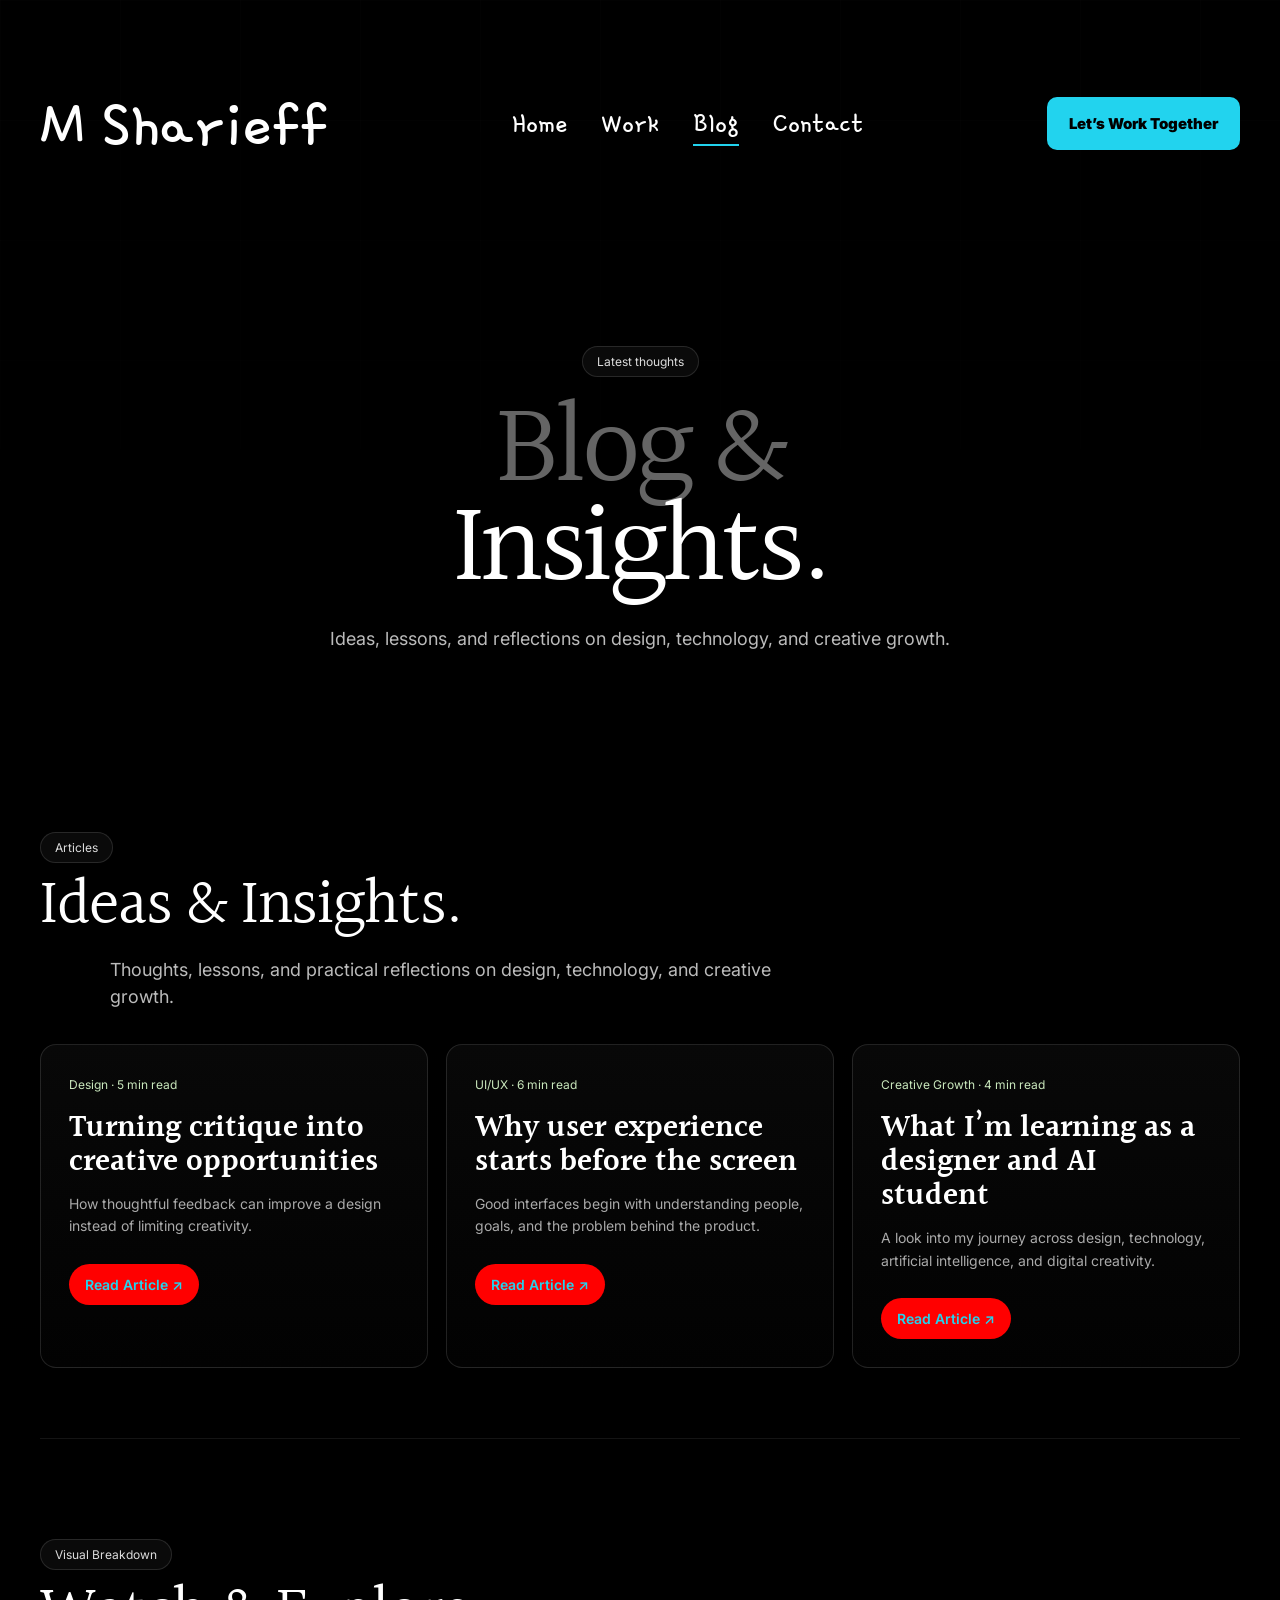
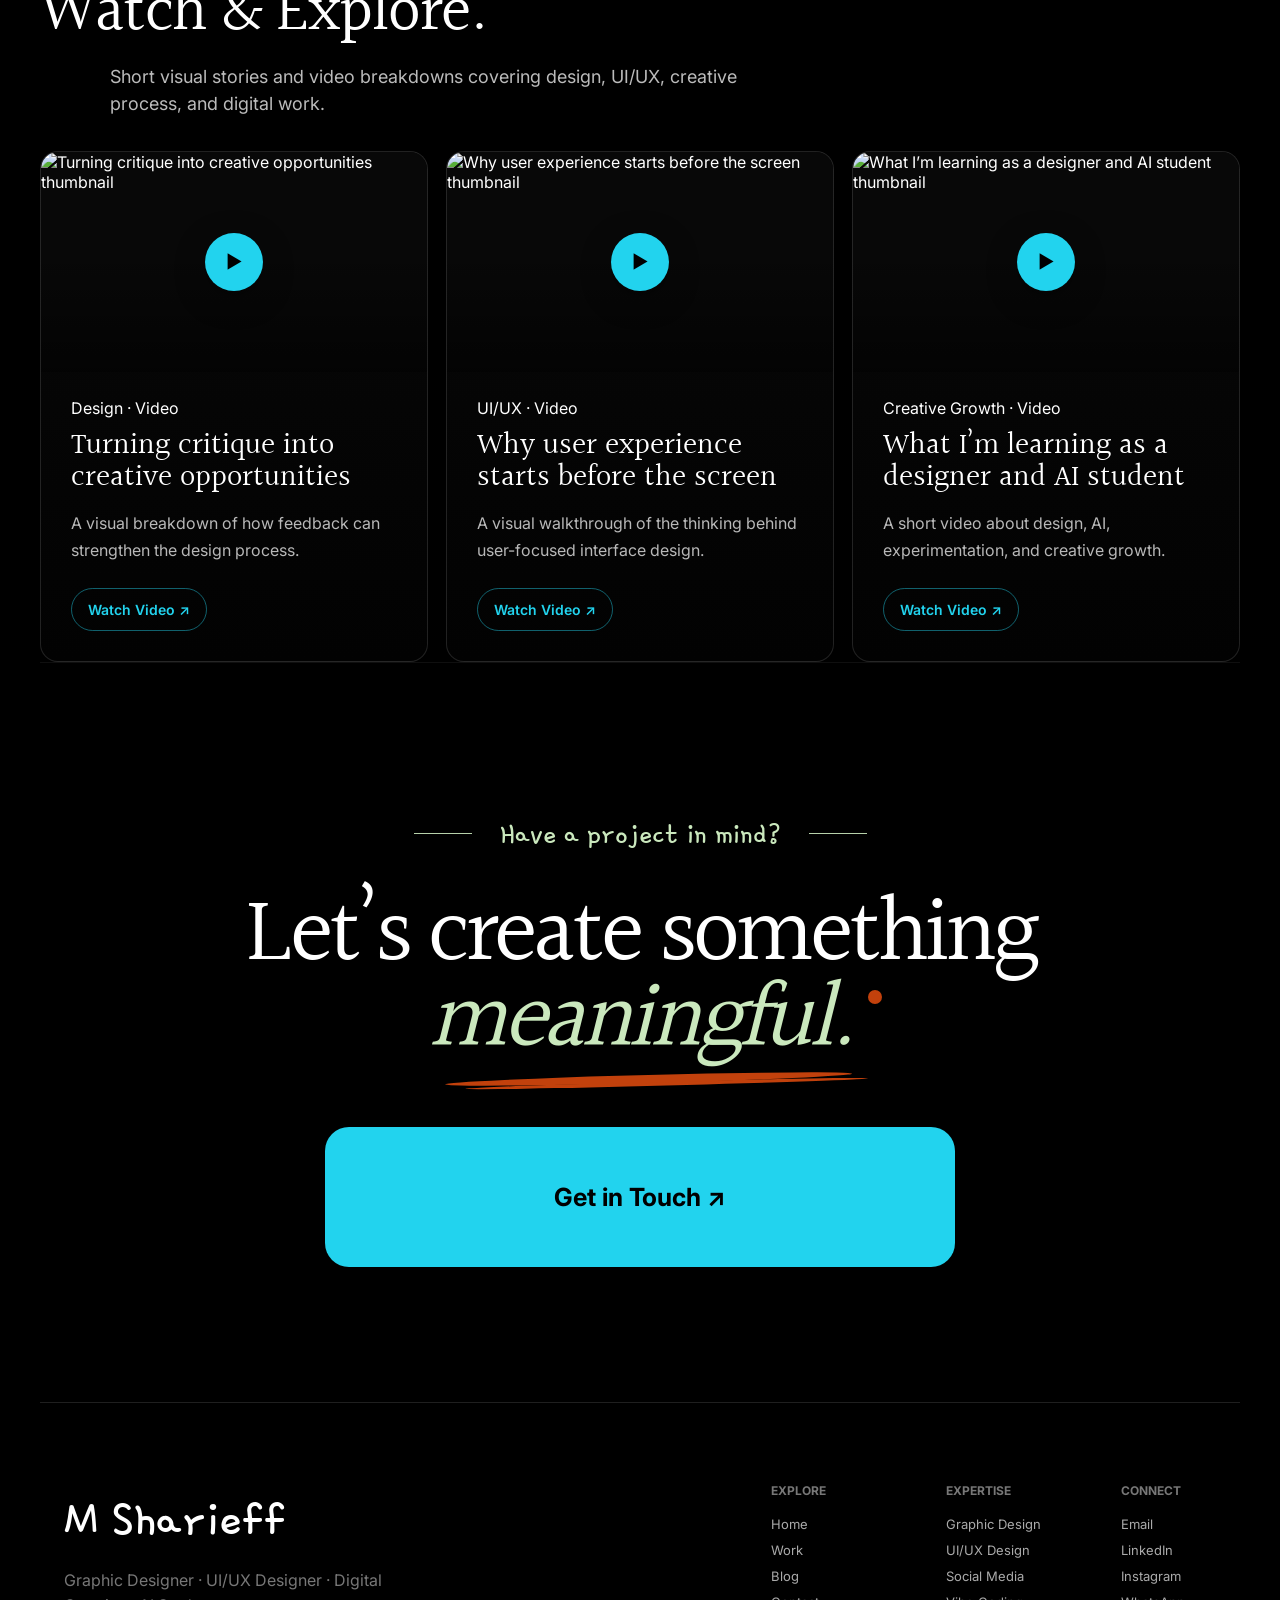
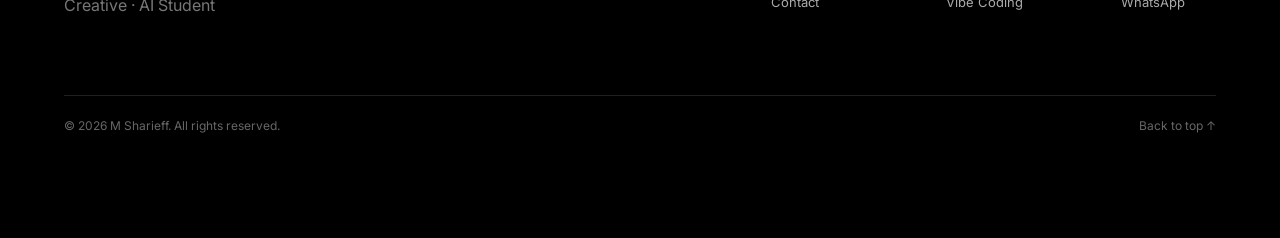
==== blog.html @ 08fa2b15 "Add files via upload Add portfolio website" ====
<!doctype html><html lang="en"><head><meta charset="utf-8"><meta name="viewport" content="width=device-width,initial-scale=1"><title>Blog & Insights — M Sharieff</title><link rel="stylesheet" href="styles.css"></head><body id="top"><div class="site page-transition"><header class="nav"><a class="brand" href="index.html">M Sharieff</a><nav class="links"><a class="" href="index.html">Home</a><a class="" href="work.html">Work</a><a class="active" href="blog.html">Blog</a><a class="" href="contact.html">Contact</a></nav><a class="top-cta" href="mailto:abdirahmanhassanmahamd10@gmail.com">Let’s Work Together</a><button class="menu" aria-label="Menu">☰</button></header><main><section class="blog-hero container"><span class="eyebrow">Latest thoughts</span><h1><span class="dim">Blog &amp;</span><br>Insights.</h1><p class="sub">Ideas, lessons, and reflections on design, technology, and creative growth.</p></section><section class="container section blog-section" id="articles">
  <div class="section-heading">
    <span class="eyebrow">Articles</span>
    <h2>Ideas &amp; Insights.</h2>
    <p class="sub">Thoughts, lessons, and practical reflections on design, technology, and creative growth.</p>
  </div>
  <div class="blog-grid">
    <article class="article">
  <span class="meta">Design · 5 min read</span>
  <h2>Turning critique into creative opportunities</h2>
  <p>How thoughtful feedback can improve a design instead of limiting creativity.</p>
  <div class="article-actions">
    <a class="article-link" href="reading.html?post=1">Read Article ↗</a>
    <!-- <a class="article-link secondary" href="video.html?post=1">Watch Video ↗</a> -->
  </div>
</article><article class="article">
  <span class="meta">UI/UX · 6 min read</span>
  <h2>Why user experience starts before the screen</h2>
  <p>Good interfaces begin with understanding people, goals, and the problem behind the product.</p>
  <div class="article-actions">
    <a class="article-link" href="reading.html?post=2">Read Article ↗</a>
    <!-- <a class="article-link secondary" href="video.html?post=2">Watch Video ↗</a> -->
  </div>
</article><article class="article">
  <span class="meta">Creative Growth · 4 min read</span>
  <h2>What I’m learning as a designer and AI student</h2>
  <p>A look into my journey across design, technology, artificial intelligence, and digital creativity.</p>
  <div class="article-actions">
    <a class="article-link" href="reading.html?post=3">Read Article ↗</a>
    <!-- <a class="article-link secondary" href="video.html?post=3">Watch Video ↗</a> -->
  </div>
</article>
  </div>
</section>
<section class="container section blog-section video-section" id="videos">
  <div class="section-heading">
    <span class="eyebrow">Visual Breakdown</span>
    <h2>Watch &amp; Explore.</h2>
    <p class="sub">Short visual stories and video breakdowns covering design, UI/UX, creative process, and digital work.</p>
  </div>
  <div class="video-cards">
  <article class="video-card">
    <a class="video-thumb" href="video.html?post=1" aria-label="Watch Turning critique into creative opportunities">
      <img src="assets/blog-visual.jpg" alt="Turning critique into creative opportunities thumbnail">
      <span class="video-play">▶</span>
    </a>
    <div class="video-card-content">
      <span class="meta">Design · Video</span>
      <h3>Turning critique into creative opportunities</h3>
      <p>A visual breakdown of how feedback can strengthen the design process.</p>
      <a class="article-link" href="video.html?post=1">Watch Video ↗</a>
    </div>
  </article>
  <article class="video-card">
    <a class="video-thumb" href="video.html?post=2" aria-label="Watch Why user experience starts before the screen">
      <img src="assets/Screenshot_2026-08-25_111825.png" alt="Why user experience starts before the screen thumbnail">
      <span class="video-play">▶</span>
    </a>
    <div class="video-card-content">
      <span class="meta">UI/UX · Video</span>
      <h3>Why user experience starts before the screen</h3>
      <p>A visual walkthrough of the thinking behind user-focused interface design.</p>
      <a class="article-link" href="video.html?post=2">Watch Video ↗</a>
    </div>
  </article>
  <article class="video-card">
    <a class="video-thumb" href="video.html?post=3" aria-label="Watch What I’m learning as a designer and AI student">
      <img src="assets/Screenshot_2026-08-25_173055.png" alt="What I’m learning as a designer and AI student thumbnail">
      <span class="video-play">▶</span>
    </a>
    <div class="video-card-content">
      <span class="meta">Creative Growth · Video</span>
      <h3>What I’m learning as a designer and AI student</h3>
      <p>A short video about design, AI, experimentation, and creative growth.</p>
      <a class="article-link" href="video.html?post=3">Watch Video ↗</a>
    </div>
  </article>
</div>
<section class="footer-cta" aria-label="Start a project">
  <div class="footer-cta-inner">
    <div class="footer-cta-kicker">Have a project in mind?</div>
    <h2>Let’s create something <span class="accent">meaningful.</span></h2>
    <a class="footer-cta-button" href="contact.html">Get in Touch ↗</a>
  </div>
</section>
<footer class="footer"><div class="container"><div class="footer-top"><div><div class="footer-brand">M Sharieff</div><p style="color:#777;max-width:330px;line-height:1.6">Graphic Designer · UI/UX Designer · Digital Creative · AI Student</p></div><div class="footer-cols"><div class="footer-col"><h4>Explore</h4><a href="index.html">Home</a><a href="work.html">Work</a><a href="blog.html">Blog</a><a href="contact.html">Contact</a></div><div class="footer-col"><h4>Expertise</h4><a href="work.html">Graphic Design</a><a href="work.html">UI/UX Design</a><a href="work.html">Social Media</a><a href="work.html">Vibe Coding</a></div><div class="footer-col"><h4>Connect</h4><a href="mailto:abdirahmanhassanmahamd10@gmail.com">Email</a><a href="#">LinkedIn</a><a href="#">Instagram</a><a href="#">WhatsApp</a></div></div></div><div class="footer-bottom"><span>© 2026 M Sharieff. All rights reserved.</span><a href="#top">Back to top ↑</a></div></div></footer></div><script src="script.js"></script></body></html>
---- styles.css ----
@import url("https://fonts.googleapis.com/css2?family=Gamja+Flower&family=Halant:wght@400;600;700&family=Inter:wght@400;500;600;700;900&family=Fraunces:wght@600;700&display=swap");
:root {
  --bg: #000;
  --text: #fff;
  --muted: #b8b8b8;
  --soft: #cae8bd;
  --cyan: #22d3ee;
  --orange: #ff5a00;
  --panel: #090909;
  --line: rgba(255, 255, 255, 0.12);
  --max: 1200px;
}
* {
}
html {
  scroll-behavior: smooth;
}
body {
  margin: 0;
  background: #000;
  color: var(--text);
  font-family: Inter, sans-serif;
  overflow-x: hidden;
}
a {
  color: inherit;
  text-decoration: none;
}
button,
input,
textarea {
  font: inherit;
}
body:before {
  content: "";
  position: fixed;
  inset: 0;
  pointer-events: none;
  opacity: 0.16;
  background-image:
    linear-gradient(rgba(255, 255, 255, 0.06) 1px, transparent 1px),
    linear-gradient(90deg, rgba(255, 255, 255, 0.06) 1px, transparent 1px);
  background-size: 120px 120px;
  mask-image: linear-gradient(to bottom, black, transparent 88%);
  z-index: 0;
}
.site {
  position: relative;
  z-index: 1;
}
.nav {
  width: min(var(--max), calc(100% - 48px));
  margin: auto;
  height: 150px;
  padding: 48px 0;
  display: flex;
  align-items: center;
  justify-content: space-between;
  gap: 30px;
}
.brand {
  font:
    72px/1 "Gamja Flower",
    cursive;
  white-space: nowrap;
}
.links {
  display: flex;
  gap: 34px;
  align-items: center;
  font:
    30px/1 "Gamja Flower",
    cursive;
}
.links a {
  padding: 10px 0;
  position: relative;
}
.links a.active:after {
  content: "";
  position: absolute;
  left: 0;
  right: 0;
  bottom: 2px;
  height: 2px;
  background: var(--cyan);
}
.top-cta,
.solid-btn {
  background: var(--cyan);
  color: #000;
  border-radius: 10px;
  font-weight: 900;
}
.top-cta {
  padding: 17px 22px;
  font-size: 15px;
  white-space: nowrap;
}
.menu {
  display: none;
  border: 1px solid var(--line);
  background: #050505;
  color: #fff;
  border-radius: 10px;
  padding: 10px 13px;
}
.container {
  width: min(var(--max), calc(100% - 48px));
  margin: auto;
}
.hero {
  min-height: 1380px;
  display: flex;
  align-items: center;
  justify-content: center;
  text-align: center;
  position: relative;
}
.hero-art {
  position: absolute;
  inset: 0;
  display: flex;
  align-items: center;
  justify-content: center;
  pointer-events: none;
}
.hero-ring {
  width: min(1040px, 84vw);
  aspect-ratio: 1;
  border-radius: 50%;
  border: 1px solid rgba(255, 255, 255, 0.16);
  box-shadow: 0 0 140px rgba(34, 211, 238, 0.05);
}
.hero-image {
  position: absolute;
  width: min(900px, 78vw);
  height: 1060px;
  background: url("assets/portrait.jpg") center 20% / contain no-repeat;
  filter: contrast(1.05);
  opacity: 0.82;
  mix-blend-mode: screen;
}
.hero-copy {
  position: relative;
  z-index: 2;
  width: min(820px, 100%);
  padding-top: 380px;
}
.location {
  font-size: 20px;
  color: rgba(255, 255, 255, 0.8);
  margin-bottom: 28px;
}
.hero h1 {
  font:
    400 clamp(76px, 9vw, 120px)/0.95 Halant,
    serif;
  letter-spacing: -4px;
  color: rgba(184, 184, 184, 0.58);
  margin: 0;
}
.hero p {
  font-size: 24px;
  line-height: 1.5;
  max-width: 720px;
  margin: 30px auto 0;
  color: rgba(255, 255, 255, 0.88);
}
.actions {
  display: flex;
  justify-content: center;
  gap: 48px;
  padding: 20px 0 56px;
}
.outline-btn,
.solid-btn {
  width: 300px;
  height: 68px;
  border-radius: 12px;
  display: flex;
  align-items: center;
  justify-content: center;
  gap: 12px;
}
.outline-btn {
  border: 1.5px solid var(--soft);
  transition: 0.25s;
}
.outline-btn:hover {
  background: var(--soft);
  color: #000;
}
.solid-btn {
  border: 0;
  transition: 0.25s;
}
.solid-btn:hover {
  transform: translateY(-2px);
  box-shadow: 0 10px 30px rgba(34, 211, 238, 0.18);
}
.stats {
  display: flex;
  justify-content: center;
  gap: 110px;
  text-align: center;
  padding: 30px 0 120px;
}
.stats div {
  width: 190px;
}
.stats strong {
  font:
    700 clamp(48px, 6vw, 78px)/1 Fraunces,
    serif;
  display: block;
}
.stats span {
  font:
    22px "Gamja Flower",
    cursive;
  color: var(--soft);
}
.section {
  padding: 120px 0;
}
.about {
  min-height: 760px;
  position: relative;
  overflow: hidden;
}
.about-bg {
  position: absolute;
  inset: 0;
  overflow: hidden;
  background: linear-gradient(90deg, #000 0%, #000 34%, rgba(0, 0, 0, 0.96) 45%, rgba(0, 0, 0, 0.55) 58%, rgba(0, 0, 0, 0.08) 72%, rgba(0, 0, 0, 0) 88%);
  opacity: 1;

}
.about-bg::after {
  content: "";
  position: absolute;
  top: -7%;
  right: -4%;
  width: 70%;
  height: 114%;
  background: url("assets/about-photo.jpg") center center / cover no-repeat;
  z-index: -1;
  transform: scale(1.08);
  transform-origin: center right;

}
.about-inner {
  position: relative;
  min-height: 760px;
  display: flex;
  align-items: center;

}
.about-copy {
  width: 50%;
  padding: 80px 0;

}
.kicker {
  font:
    24px "Gamja Flower",
    cursive;
  color: var(--soft);
}
.about h2,
.page-title {
  font:
    700 clamp(56px, 7vw, 90px)/1 Halant,
    serif;
  margin: 20px 0 38px;
  letter-spacing: -3px;

}
.about p {
  font-size: 19px;
  line-height: 1.75;
  color: #eee;
  max-width: 690px;

}
.about .actions {
  justify-content: flex-start;
  padding-top: 30px;

}
.timeline {
  padding: 130px 0;
}
.section-title {
  text-align: center;
  font:
    600 40px Halant,
    serif;
  font-family: Halant, serif;
  margin: 0 0 80px;
}
.timeline-wrap {
  max-width: 900px;
  margin: auto;
  position: relative;
}
.timeline-wrap:before {
  content: "";
  position: absolute;
  left: 50%;
  top: 0;
  bottom: 0;
  width: 1px;
  background: rgba(202, 232, 189, 0.55);
}
.journey {
  position: relative;
  display: grid;
  grid-template-columns: 1fr 1fr;
  gap: 70px;
  margin: 0 0 80px;
}
.journey:nth-child(even) .journey-card {
  grid-column: 2;
}
.journey:nth-child(odd) .journey-card {
  grid-column: 1;
}
.journey-card {
  position: relative;
  padding: 5px 30px;
}
.journey-card:after {
  display: none;
}
.journey-card h3 {
  font:
    28px Halant,
    serif;
  margin: 0 0 8px;
}
.journey-card h3 span {
  color: var(--cyan);
  font-family: Inter;
  font-size: 18px;
}
.journey-card p {
  color: #aaa;
  font-size: 14px;
  line-height: 1.6;
  margin: 0;
}
.year {
  font-size: 13px;
  color: #888;
  margin-top: 10px;
}
.skills {
  padding: 0 0 110px;
}
.skills-track {
  position: relative;
  overflow: hidden;
  background: transparent;
  color: #fff;
  display: flex;
  justify-content: center;
  padding: 18px 0;
}
.skills-track::before,
.skills-track::after {
  display:none;
}
.skills-marquee {
  display:flex;
  width:max-content;
  background:#050505;
  border:1px solid rgba(255,255,255,.18);
  border-radius:999px;
  padding:0 18px;
  animation: marquee 22s linear infinite;
  box-shadow:0 0 30px rgba(0,0,0,.5);
}
.skill-item {
  padding:16px 26px;
  font-size:15px;
  white-space:nowrap;
}
.skill-item:before {
  content:"•";
  color:var(--orange);
  margin-right:12px;
}
@keyframes marquee {
  to {
    transform: translateX(-50%);
  }
}
.work-hero,
.blog-hero,
.contact-hero {
  padding: 100px 0 70px;
  text-align: center;
}
.eyebrow {
  display: inline-flex;
  padding: 7px 14px;
  border: 1px solid var(--line);
  border-radius: 999px;
  background: #0a0a0a;
  color: #ddd;
  font-size: 12px;
}
.work-hero h1,
.blog-hero h1,
.contact-hero h1 {
  font:
    400 clamp(70px, 9vw, 130px)/0.86 Halant,
    serif;
  letter-spacing: -5px;
  margin: 25px 0;
}
.dim {
  color: rgba(184, 184, 184, 0.55);
}
.sub {
  max-width: 650px;
  margin: auto;
  color: #bbb;
  font-size: 18px;
  line-height: 1.5;
}
.project-grid {
  display: grid;
  grid-template-columns: 1fr 1.6fr;
  gap: 20px;
}
.project-card {
  position: relative;
  min-height: 430px;
  border: 1px solid rgba(255, 255, 255, 0.15);
  border-radius: 18px;
  overflow: hidden;
  background: #0a0a0a;
}
.project-card.large {
  min-height: 520px;
}
.project-card .visual {
  position: absolute;
  inset: 0;
  background-size: cover;
  background-position: center;
  transition: 0.5s;
}
.project-card:nth-child(1) .visual {
  background-image:
    linear-gradient(180deg, rgba(0, 0, 0, 0.05), rgba(0, 0, 0, 0.72)),
    url("assets/work-visual.jpg");
}
.project-card:nth-child(2) .visual {
  background-image:
    linear-gradient(180deg, rgba(0, 0, 0, 0.08), rgba(0, 0, 0, 0.75)),
    url("assets/work-visual.jpg");
  background-position: 70% center;
}
.project-card:nth-child(3) .visual {
  background-image:
    linear-gradient(180deg, rgba(0, 0, 0, 0.08), rgba(0, 0, 0, 0.75)),
    url("assets/work-visual.jpg");
  background-position: 35% bottom;
}
.project-card:nth-child(4) .visual {
  background-image:
    linear-gradient(180deg, rgba(0, 0, 0, 0.08), rgba(0, 0, 0, 0.75)),
    url("assets/work-visual.jpg");
  background-position: 85% bottom;
}
.project-card:hover .visual {
  transform: scale(1.045);
}
.project-content {
  position: absolute;
  inset: auto 0 0;
  padding: 30px;
}
.badge {
  display: inline-block;
  padding: 8px 13px;
  border-radius: 999px;
  background: rgba(255, 255, 255, 0.12);
  backdrop-filter: blur(12px);
  font-size: 12px;
}
.project-content h2 {
  font:
    600 38px Halant,
    serif;
  margin: 12px 0 6px;
}
.project-content p {
  margin: 0;
  color: #bbb;
  max-width: 580px;
  font-size: 14px;
  line-height: 1.5;
}
.project-content .view {
  display: inline-flex;
  margin-top: 18px;
  background: var(--cyan);
  color: #000;
  padding: 11px 18px;
  border-radius: 9px;
  font-weight: 800;
  font-size: 13px;
}
.partners {
  padding: 140px 0;
  text-align: center;
}
.partner-grid {
  display: grid;
  grid-template-columns: 1.2fr 1fr;
  gap: 20px;
  max-width: 850px;
  margin: 55px auto 0;
}
.partner {
  border: 1px solid var(--line);
  padding: 30px;
  min-height: 150px;
  display: flex;
  flex-direction: column;
  justify-content: center;
  align-items: center;
  border-radius: 16px;
  background: linear-gradient(135deg, #070707, #101010);
}
.partner h3 {
  font:
    32px "Gamja Flower",
    cursive;
  margin: 0 0 5px;
}
.partner p {
  color: #999;
  font-size: 13px;
  margin: 0;
}
.mini-cta {
  padding: 100px 0;
  text-align: center;
  border-top: 1px solid var(--line);
}
.mini-cta h2 {
  font:
    600 clamp(45px, 6vw, 80px) Halant,
    serif;
  margin: 10px 0 30px;
}
.blog-grid {
  display: grid;
  grid-template-columns: repeat(3, 1fr);
  gap: 18px;
}
.article {
  border: 1px solid var(--line);
  border-radius: 16px;
  padding: 28px;
  min-height: 260px;
  background: linear-gradient(180deg, #080808, #020202);
  transition: 0.25s;
}
.article:hover {
  transform: translateY(-5px);
  border-color: rgba(34, 211, 238, 0.4);
}
.article .meta {
  color: var(--soft);
  font-size: 12px;
}
.article h2 {
  font:
    600 31px/1.1 Halant,
    serif;
  margin: 18px 0 12px;
}
.article p {
  color: #aaa;
  line-height: 1.6;
  font-size: 14px;
}
.visual-breakdown {
  padding: 130px 0;
}
.breakdown-grid {
  display: grid;
  grid-template-columns: 1.4fr 0.8fr;
  gap: 18px;
}
.breakdown-main {
  min-height: 620px;
  border-radius: 18px;
  overflow: hidden;
  background: url("assets/blog-visual.jpg") center/cover;
  position: relative;
}
.breakdown-side {
  display: grid;
  gap: 18px;
}
.breakdown-card {
  border: 1px solid var(--line);
  border-radius: 18px;
  padding: 28px;
  min-height: 200px;
  background: #070707;
}
.breakdown-card h3 {
  font:
    34px Halant,
    serif;
  margin: 0 0 10px;
}
.breakdown-card p {
  color: #aaa;
  line-height: 1.6;
  font-size: 14px;
}
.contact-grid {
  display: grid;
  grid-template-columns: 1fr 1fr;
  gap: 18px;
}
.contact-card {
  border: 1px solid var(--line);
  border-radius: 16px;
  padding: 30px;
  background: #050505;
}
.contact-card .number {
  font:
    20px Fraunces,
    serif;
}
.contact-card h3 {
  font: 14px Inter;
  margin: 70px 0 8px;
  color: #999;
}
.contact-card p {
  font-size: 16px;
  margin: 0;
  color: #fff;
}
.form {
  display: grid;
  gap: 14px;
}
.form h2 {
  font:
    600 42px Halant,
    serif;
  margin: 0;
}
.form p {
  color: #999;
  line-height: 1.5;
}
.field {
  background: #0a0a0a;
  border: 1px solid #1d1d1d;
  color: #fff;
  padding: 15px;
  border-radius: 8px;
  outline: none;
}
.field:focus {
  border-color: var(--cyan);
}
textarea.field {
  min-height: 140px;
  resize: vertical;
}
.form button {
  height: 56px;
  border: 0;
  border-radius: 9px;
  background: var(--cyan);
  font-weight: 900;
  cursor: pointer;
}
.form-status {
  font-size: 13px;
  color: var(--soft);
  min-height: 18px;
}
.case-hero {
  padding: 90px 0 50px;
}
.case-cover {
  height: 650px;
  border-radius: 22px;
  overflow: hidden;
  border: 1px solid var(--line);
  background: url("assets/case-study-visual.jpg") center top/cover;
}
.case-meta {
  display: flex;
  justify-content: space-between;
  gap: 20px;
  padding: 28px 0;
  border-bottom: 1px solid var(--line);
}
.case-meta div {
  color: #888;
  font-size: 13px;
}
.case-meta strong {
  display: block;
  color: #fff;
  font-size: 15px;
  margin-top: 5px;
}
.case-section {
  max-width: 900px;
  margin: 0 auto;
  padding: 100px 0;
}
.case-section h2 {
  font:
    600 58px Halant,
    serif;
  margin: 0 0 22px;
}
.case-section p {
  font-size: 18px;
  line-height: 1.8;
  color: #bbb;
}
.case-process {
  display: grid;
  grid-template-columns: repeat(4, 1fr);
  gap: 12px;
  margin-top: 40px;
}
.process {
  border: 1px solid var(--line);
  padding: 22px;
  border-radius: 14px;
}
.process strong {
  display: block;
  font:
    24px Halant,
    serif;
}
.case-gallery {
  display: grid;
  grid-template-columns: repeat(2, 1fr);
  gap: 16px;
}
.case-gallery img {
  width: 100%;
  border-radius: 16px;
  border: 1px solid var(--line);
}
.footer {
  border-top: 1px solid var(--line);
  padding: 80px 0 35px;
}
.footer-top {
  display: flex;
  justify-content: space-between;
  gap: 40px;
}
.footer-brand {
  font:
    55px "Gamja Flower",
    cursive;
}
.footer-cols {
  display: grid;
  grid-template-columns: repeat(3, 1fr);
  gap: 80px;
}
.footer-col h4 {
  font-size: 12px;
  color: #777;
  text-transform: uppercase;
  margin: 0 0 18px;
}
.footer-col a {
  display: block;
  color: #aaa;
  font-size: 13px;
  margin: 10px 0;
}
.footer-bottom {
  border-top: 1px solid var(--line);
  margin-top: 60px;
  padding-top: 22px;
  color: #666;
  font-size: 12px;
  display: flex;
  justify-content: space-between;
}
@media (max-width: 900px) {
  :root {
    --max: 720px;
  }
  .nav {
    height: 100px;
    padding: 25px 0;
  }
  .brand {
    font-size: 48px;
  }
  .links,
  .top-cta {
    display: none;
  }
  .menu {
    display: block;
  }
  .hero {
    min-height: 850px;
  }
  .hero-copy {
    padding-top: 220px;
  }
  .hero-image {
    width: 560px;
    height: 650px;
  }
  .hero-ring {
    width: 620px;
  }
  .actions {
    gap: 15px;
  }
  .outline-btn,
  .solid-btn {
    width: 280px;
  }
  .stats {
    gap: 20px;
  }
  .stats div {
    width: 150px;
  }
  .about-inner {
    min-height: 760px;
  
}
  .about-copy {
    width: 100%;
    padding: 60px 20px;
  
}
  .about-bg {
    background:
      linear-gradient(180deg, rgba(0, 0, 0, 0.1), rgba(0, 0, 0, 0.28)),
      url("assets/about-photo.jpg") center/cover no-repeat;
  
}
  .about-copy {
    width: 100%;
  
}
  .project-grid,
  .blog-grid,
  .breakdown-grid,
  .contact-grid {
    grid-template-columns: 1fr;
  }
  .project-card,
  .project-card.large {
    min-height: 420px;
  }
  .partner-grid {
    grid-template-columns: 1fr;
  }
  .case-cover {
    height: 500px;
  }
  .case-process {
    grid-template-columns: 1fr 1fr;
  }
  .footer-top {
    display: block;
  }
  .footer-cols {
    margin-top: 45px;
    gap: 35px;
  }
}
@media (max-width: 600px) {
  body:before {
    background-size: 70px 70px;
  }
  .container,
  .nav {
    width: calc(100% - 40px);
  }
  .hero {
    min-height: 720px;
  }
  .hero-copy {
    padding-top: 150px;
  }
  .hero-image {
    width: 420px;
    height: 500px;
  }
  .hero-ring {
    width: 430px;
  }
  .location {
    font-size: 14px;
  }
  .hero h1 {
    font-size: 50px;
    letter-spacing: -2px;
  }
  .hero p {
    font-size: 16px;
  }
  .actions {
    flex-direction: column;
    padding: 25px 20px;
  }
  .outline-btn,
  .solid-btn {
    width: 100%;
    height: 60px;
  }
  .stats {
    gap: 8px;
    padding-bottom: 80px;
  }
  .stats div {
    width: 31%;
  }
  .stats strong {
    font-size: 38px;
  }
  .stats span {
    font-size: 18px;
    line-height: 1.1;
  }
  .section {
    padding: 75px 0;
  }
  .about h2,
  .page-title {
    font-size: 50px;
  
}
  .about p {
    font-size: 16px;
  
}
  .timeline {
    padding: 80px 0;
  }
  .timeline-wrap:before {
    left: 7px;
  }
  .journey {
    display: block;
    margin-bottom: 45px;
  }
  .journey-card {
    padding: 5px 0 5px 30px;
  }
  .journey:nth-child(even) .journey-card {
    grid-column: auto;
  }
  .journey:nth-child(odd) .journey-card:after,
  .journey:nth-child(even) .journey-card:after {
    left: 1px;
    right: auto;
  }
  .work-hero,
  .blog-hero,
  .contact-hero {
    padding: 75px 0 45px;
  }
  .work-hero h1,
  .blog-hero h1,
  .contact-hero h1 {
    font-size: 65px;
    letter-spacing: -3px;
  }
  .sub {
    font-size: 15px;
  }
  .project-card {
    min-height: 360px;
  }
  .project-content h2 {
    font-size: 31px;
  }
  .partners {
    padding: 80px 0;
  }
  .partner {
    min-height: 120px;
  }
  .breakdown-main {
    min-height: 420px;
  }
  .case-meta {
    display: grid;
    grid-template-columns: 1fr 1fr;
  }
  .case-cover {
    height: 420px;
  }
  .case-section {
    padding: 70px 0;
  }
  .case-section h2 {
    font-size: 46px;
  }
  .case-section p {
    font-size: 16px;
  }
  .case-process {
    grid-template-columns: 1fr 1fr;
  }
  .footer-cols {
    grid-template-columns: 1fr 1fr;
  }
  .footer-bottom {
    display: block;
    line-height: 2;
  }
}

/* Premium CTA footer treatment */
.footer-cta {
  position: relative;
  text-align: center;
  padding: 150px 20px 135px;
  overflow: hidden;
  border-top: 1px solid rgba(255, 255, 255, 0.06);
  background: #000;
}
.footer-cta-inner {
  max-width: 1500px;
  margin: 0 auto;
  position: relative;
  z-index: 1;
}
.footer-cta-kicker {
  display: inline-flex;
  align-items: center;
  gap: 28px;
  color: #cae8bd;
  font:
    32px "Gamja Flower",
    cursive;
  margin-bottom: 42px;
}
.footer-cta-kicker:before,
.footer-cta-kicker:after {
  content: "";
  width: 58px;
  height: 1px;
  background: #cae8bd;
  opacity: 0.9;
}
.footer-cta h2 {
  margin: 0 auto 62px;
  max-width: 1500px;
  font:
    400 clamp(70px, 7.2vw, 142px)/0.92 Halant,
    serif;
  letter-spacing: -4px;
  color: #fff;
}
.footer-cta h2 .accent {
  color: #cae8bd;
  display: block;
  font-style: italic;
  position: relative;
  width: max-content;
  max-width: 100%;
  margin: 0 auto;
}
.footer-cta h2 .accent:after {
  content: "";
  position: absolute;
  left: 4%;
  right: 0;
  bottom: -18px;
  height: 8px;
  background: #c2410c;
  border-radius: 50%;
  transform: rotate(-1.5deg);
  box-shadow: 18px 5px 0 -2px #c2410c;
}
.footer-cta h2 .accent:before {
  content: "";
  position: absolute;
  width: 14px;
  height: 14px;
  border-radius: 50%;
  background: #c2410c;
  right: -30px;
  top: 12%;
}
.footer-cta-button {
  display: flex;
  align-items: center;
  justify-content: center;
  width: min(630px, 100%);
  height: 140px;
  margin: 0 auto;
  border-radius: 24px;
  background: #22d3ee;
  color: #000;
  font:
    700 25px Inter,
    sans-serif;
  text-decoration: none;
  transition:
    transform 0.25s ease,
    box-shadow 0.25s ease;
}
.footer-cta-button:hover {
  transform: translateY(-5px);
  box-shadow: 0 18px 50px rgba(34, 211, 238, 0.22);
}
@media (max-width: 900px) {
  .footer-cta {
    padding: 110px 20px 100px;
  }
  .footer-cta-kicker {
    font-size: 25px;
    gap: 18px;
  }
  .footer-cta-kicker:before,
  .footer-cta-kicker:after {
    width: 38px;
  }
  .footer-cta h2 {
    font-size: clamp(58px, 9vw, 90px);
    letter-spacing: -2px;
    margin-bottom: 50px;
  }
  .footer-cta-button {
    height: 105px;
    font-size: 21px;
    border-radius: 20px;
  }
}
@media (max-width: 600px) {
  .footer-cta {
    padding: 90px 20px 80px;
  }
  .footer-cta-kicker {
    font-size: 21px;
    gap: 12px;
  }
  .footer-cta-kicker:before,
  .footer-cta-kicker:after {
    width: 25px;
  }
  .footer-cta h2 {
    font-size: 52px;
    line-height: 0.98;
    letter-spacing: -1.5px;
  }
  .footer-cta h2 .accent:after {
    height: 5px;
    bottom: -10px;
  }
  .footer-cta-button {
    height: 76px;
    font-size: 17px;
    border-radius: 16px;
  }
}

.article-actions {
  display: flex;
  gap: 12px;
  flex-wrap: wrap;
  margin-top: 26px;
}
.article-link {
  display: inline-flex;
  align-items: center;
  justify-content: center;
  padding: 12px 16px;
  border-radius: 999px;
  background: #ff0000;
  color: #fff;
  text-decoration: none;
  font:
    600 14px Inter,
    sans-serif;
  transition: 0.2s ease;
}
.article-link:hover {
  transform: translateY(-2px);
  filter: brightness(1.08);
}
.article-link.secondary {
  background: transparent;
  border: 1px solid rgba(255, 255, 255, 0.16);
  color: #fff;
}
.reading-hero,
.video-hero {
  padding: 130px 0 60px;
}
.reading-layout {
  max-width: 900px;
  margin: 0 auto;
}
.reading-layout .meta,
.video-shell .meta {
  display: block;
  margin-bottom: 20px;
}
.reading-layout h1,
.video-shell h1 {
  font:
    400 clamp(52px, 7vw, 100px)/0.95 Halant,
    serif;
  letter-spacing: -2px;
  margin: 0 0 28px;
}
.reading-layout .lead,
.video-shell .lead {
  font:
    18px/1.7 Inter,
    sans-serif;
  color: #b8b8b8;
  max-width: 760px;
}
.article-body {
  margin-top: 70px;
  font:
    18px/1.85 Inter,
    sans-serif;
  color: #ddd;
}
.article-body h2 {
  font:
    400 38px/1.1 Halant,
    serif;
  color: #fff;
  margin: 60px 0 18px;
}
.article-body p {
  margin: 0 0 24px;
}
.back-link {
  display: inline-flex;
  margin-top: 50px;
  color: #cae8bd;
  text-decoration: none;
}
.video-shell {
  max-width: 1100px;
  margin: 0 auto;
}
.video-frame {
  aspect-ratio: 16/9;
  
  border-radius: 24px;
  background: #080808;
  display: flex;
  align-items: center;
  justify-content: center;
  margin-top: 50px;
  overflow: hidden;

}
.video-frame a {
  display: flex;
  width: 86px;
  height: 86px;
  border-radius: 50%;
  align-items: center;
  justify-content: center;
  background: #ff0000;
  color: #fff;
  text-decoration: none;
  font-size: 28px;

}
.video-note {
  color: #999;
  text-align: center;
  margin-top: 18px;
  font:
    14px Inter,
    sans-serif;
}
@media (max-width: 700px) {
  .article-actions {
    flex-direction: column;
    align-items: stretch;
  }
  .article-link {
    width: 100%;
  }
  .reading-hero,
  .video-hero {
    padding: 90px 0 40px;
  }
  .reading-layout h1,
  .video-shell h1 {
    font-size: 52px;
  }
  .article-body {
    font-size: 16px;
  }
}

/* Blog: two clear content sections */
.blog-section {
  padding-top: 110px;
  padding-bottom: 70px;
}
.section-heading {
  margin-bottom: 34px;
  max-width: 820px;
}
.section-heading h2 {
  font:
    400 clamp(42px, 5vw, 72px)/0.98 Halant,
    serif;
  color: #fff;
  margin: 12px 0 18px;
  letter-spacing: -1.5px;
}
.section-heading .sub {
  max-width: 680px;
}
.video-section {
  border-top: 1px solid rgba(255, 255, 255, 0.08);
  padding-top: 100px;
}
.video-cards {
  display: grid;
  grid-template-columns: repeat(3, 1fr);
  gap: 18px;
}
.video-card {
  border: 1px solid var(--line);
  border-radius: 18px;
  padding: 30px;
  min-height: 340px;
  background: linear-gradient(180deg, #080808, #020202);
  transition:
    transform 0.25s ease,
    border-color 0.25s ease;
}
.video-card:hover {
  transform: translateY(-5px);
  border-color: rgba(34, 211, 238, 0.45);
}
.video-card-icon {
  width: 52px;
  height: 52px;
  border-radius: 50%;
  display: flex;
  align-items: center;
  justify-content: center;
  background: rgba(34, 211, 238, 0.1);
  color: #22d3ee;
  border: 1px solid rgba(34, 211, 238, 0.35);
  font:
    18px Inter,
    sans-serif;
  margin-bottom: 32px;
}
.video-card h3 {
  font:
    400 30px/1.08 Halant,
    serif;
  color: #fff;
  margin: 12px 0 14px;
}
.video-card p {
  color: #b8b8b8;
  line-height: 1.65;
  margin-bottom: 25px;
}
.video-card .article-link {
  background: transparent;
  border: 1px solid rgba(34, 211, 238, 0.45);
  color: #22d3ee;
}
.video-card .article-link:hover {
  background: #22d3ee;
  color: #000;
}
.article-link {
  color: #22d3ee;
}
.article-link.secondary {
  color: #22d3ee;
}
.article-link:hover {
  background: #22d3ee;
  color: #000;
}
@media (max-width: 900px) {
  .video-cards {
    grid-template-columns: 1fr 1fr;
  }
}
@media (max-width: 650px) {
  .blog-section {
    padding-top: 80px;
    padding-bottom: 50px;
  }
  .video-section {
    padding-top: 75px;
  }
  .video-cards {
    grid-template-columns: 1fr;
  }
  .video-card {
    min-height: auto;
  }
}

/* Video thumbnails */

.video-card {
  overflow: hidden;
  padding: 0;
}
.video-thumb {
  position: relative;
  display: block;
  height: 220px;
  overflow: hidden;
  background: #080808;
}
.video-thumb img {
  width: 100%;
  height: 100%;
  object-fit: cover;
  display: block;
  transition: transform 0.45s ease;
}
.video-thumb:after {
  content: "";
  position: absolute;
  inset: 0;
  background: linear-gradient(180deg, transparent 45%, rgba(0, 0, 0, 0.58));
  pointer-events: none;
}
.video-card:hover .video-thumb img {
  transform: scale(1.04);
}
.video-play {
  position: absolute;
  z-index: 2;
  left: 50%;
  top: 50%;
  transform: translate(-50%, -50%);
  width: 58px;
  height: 58px;
  border-radius: 50%;
  display: flex;
  align-items: center;
  justify-content: center;
  background: #22d3ee;
  color: #000;
  font:
    18px Inter,
    sans-serif;
  box-shadow: 0 8px 30px rgba(0, 0, 0, 0.35);
}
.video-card-content {
  padding: 26px 30px 30px;
}

/* Final design corrections */
/* Keep the hero exactly in the clean portrait layout — no circle/frame. */
.hero {
  min-height: 820px;
  display: flex;
  align-items: flex-start;
  justify-content: center;
  text-align: center;
  position: relative;
  overflow: hidden;

}
.hero-art {
  position: absolute;
  inset: 0;
  display: flex;
  align-items: flex-start;
  justify-content: center;
  pointer-events: none;
}
.hero-ring { display: none !important; }
.hero-image {
  position: absolute;
  top: 10px;
  left: 50%;
  transform: translateX(-50%);
  width: min(610px, 48vw);
  height: 600px;
  background: url("assets/portrait.jpg") center top / contain no-repeat;
  filter: contrast(1.05);
  opacity: 1;
  mix-blend-mode: normal;
  -webkit-mask-image: linear-gradient(to bottom, #000 72%, transparent 100%);
  mask-image: linear-gradient(to bottom, #000 72%, transparent 100%);
}
.hero-copy {
  position: relative;
  z-index: 2;
  width: min(900px, calc(100% - 40px));
  padding-top: 590px;
}
.location {
  font-size: 20px;
  color: var(--cyan);
  margin-bottom: 20px;
}
.hero h2 {
  font: 400 clamp(58px, 6vw, 92px)/.95 Halant, serif;
  letter-spacing: -3px;
  color: rgba(255,255,255,.78);
  margin: 0;
}
.hero p {
  font-size: 22px;
  line-height: 1.45;
  max-width: 720px;
  margin: 24px auto 0;
  color: rgba(255,255,255,.9);
}

/* About: preserve the designed split composition instead of stretching the photo. */
.about {
  min-height: 900px;
  position: relative;
  overflow: hidden;
  border-top: 1px solid rgba(255,255,255,.78);
  border-left: 1px solid rgba(255,255,255,.78);
  background: #000;

}
.about-bg {
  position: absolute;
  top: 0;
  right: 0;
  bottom: 0;
  left: 42%;
  background:
    linear-gradient(90deg, rgba(0,0,0,.98) 0%, rgba(0,0,0,.72) 7%, rgba(0,0,0,0) 28%),
    url("assets/about-photo.jpg") right center / auto 100% no-repeat;
  opacity: 1;

}
.about-inner {
  position: relative;
  min-height: 900px;
  width: min(1440px, calc(100% - 80px));
  display: flex;
  align-items: center;

}
.about-copy {
  width: 52%;
  padding: 80px 0;

}

/* Use the same Halant family as Partners & Platforms. */
.timeline .section-title,
.skills .section-title {
  font-family: Halant, serif;
  font-weight: 400;
}

/* Work & Growth: no circular markers, only the clean central line. */
.journey-card:after { display: none !important; }

@media (max-width: 900px) {
  .hero { min-height: 700px; }
  .hero-image { width: 520px; height: 500px; top: 10px; }
  .hero-copy { padding-top: 475px; }
  .hero h2 { font-size: clamp(48px, 8vw, 70px); }
  .hero p { font-size: 18px; }
  .about-inner { width: min(720px, calc(100% - 40px)); min-height: 760px; 
}
  .about-copy { width: 100%; padding: 60px 20px; 
}
  .about-bg {
    left: 0;
    background:
      linear-gradient(90deg,#000 0%,rgba(0,0,0,.82) 55%,rgba(0,0,0,.28) 100%),
      url("assets/about-photo.jpg") center/cover no-repeat;
  
}
}

@media (max-width: 600px) {
  .hero { min-height: 600px; }
  .hero-image { width: 390px; max-width: 100vw; height: 400px; top: 5px; }
  .hero-copy { padding-top: 375px; }
  .about-inner { width: calc(100% - 40px); 
}
  .about h2 { font-size: 50px; 
}
  .about p { font-size: 16px; 
}
}

/* Refined About composition: centered content with the portrait flowing into the text area. */
@media (min-width: 901px) {
  .about {
    min-height: 860px;
  
}

  .about-bg {
    left: 38%;
    right: 0;
    background:
      linear-gradient(90deg,
        rgba(0,0,0,1) 0%,
        rgba(0,0,0,.94) 8%,
        rgba(0,0,0,.62) 23%,
        rgba(0,0,0,.16) 43%,
        rgba(0,0,0,0) 62%),
      url("assets/about-photo.jpg") right center / auto 100% no-repeat;
  
}

  .about-inner {
    width: min(1200px, calc(100% - 80px));
    min-height: 860px;
    margin: 0 auto;
    align-items: center;
  
}

  .about-copy {
    position: relative;
    z-index: 2;
    width: 58%;
    padding: 70px 0;
  
}
}

/* Use the exact Halant heading family/weight seen in Partners & Platforms. */
.timeline .section-title,
.skills .section-title {
  font-family: Halant, serif !important;
  font-weight: 700 !important;
  font-style: normal;
}


/* FINAL ABOUT IMAGE REFINEMENT — desktop only */
@media (min-width: 901px) {
  .about {
    min-height: 900px;
  
}

  .about-bg {
    left: 28%;
    right: 0;
    top: 0;
    bottom: 0;
    background:
      linear-gradient(90deg,
        rgba(0,0,0,1) 0%,
        rgba(0,0,0,.98) 12%,
        rgba(0,0,0,.88) 25%,
        rgba(0,0,0,.48) 43%,
        rgba(0,0,0,.10) 62%,
        rgba(0,0,0,0) 78%),
      url("assets/about-photo.jpg") 72% center / auto 118% no-repeat;
  
}

  .about-inner {
    min-height: 900px;
    width: min(1440px, calc(100% - 80px));
    margin: 0 auto;
    align-items: center;
  
}

  .about-copy {
    width: 52%;
    position: relative;
    z-index: 2;
  
}
}

@media (max-width: 900px) {
  .about-bg {
    left: 0;
    right: 0;
    background:
      linear-gradient(180deg, rgba(0,0,0,.55), rgba(0,0,0,.82)),
      url("assets/about-photo.jpg") center top / cover no-repeat;
  
}
}

/* SURGICAL FIX: contain the existing white About-section frame. */
.about {
  

}

/* FINAL SURGICAL FIX: the white frame begins exactly where the visible About image begins. */
@media (min-width: 901px) {
  .about {
    
  
}

  .about::after {
    content: "";
    position: absolute;
    top: 0;
    bottom: 0;
    left: 54.5%;
    right: 0;
    
      pointer-events: none;
    z-index: 4;
  
}
}

@media (max-width: 900px) {
  .about {
    
  
}
  .about::after { display: none; 
}
}

/* FINAL ABOUT FRAME: replace the image-only frame with the full white design frame. */
@media (min-width: 901px) {
  .about {
    
    
}

  .about::after {
    display: none !important;
  
}
}

/* FINAL ABOUT FRAME — centered to the designed composition */
@media (min-width: 901px) {
  .about {
    width: min(1344px, calc(100% - 80px));
    min-height: 594px;
    height: 594px;
    margin: 90px auto 0;
    
      overflow: hidden;
  
}

  .about-bg {
    left: 54.5%;
    right: 0;
    top: 0;
    bottom: 0;
    background:
      linear-gradient(90deg,
        rgba(0,0,0,1) 0%,
        rgba(0,0,0,.96) 10%,
        rgba(0,0,0,.55) 35%,
        rgba(0,0,0,.08) 70%,
        rgba(0,0,0,0) 100%),
      url("assets/about-photo.jpg") center center / cover no-repeat;
  
}

  .about-inner {
    width: 100%;
    min-height: 594px;
    height: 594px;
    margin: 0;
    padding: 0;
    align-items: center;
    
}

  .about-copy {
    width: 54.5%;
    padding: 0 0 0 12.5%;
    
}
}

@media (max-width: 900px) {
  .about {
    width: calc(100% - 40px);
    margin: 40px auto 0;
  
}
}


/* FINAL ABOUT FRAME — centered white design rectangle, preserving existing composition */
@media (min-width: 901px) {
  .about {
    width: min(1344px, calc(100% - 80px));
    height: 594px;
    min-height: 594px;
    margin: 90px auto 0;
    
    border-radius: 0 !important;
      overflow: hidden;
  
}

  .about-inner {
    width: 100%;
    height: 594px;
    min-height: 594px;
    margin: 0 auto;
      display: flex;
    align-items: center;
  
}

  .about-bg {
    left: 54.5%;
    right: 0;
    top: 0;
    bottom: 0;
  
}

  .about-copy {
    width: 54.5%;
    padding: 0 0 0 12.5%;
    
}
}

/* FINAL CLEAN ABOUT FRAME */
.about {
  }

/* About frame: slightly raised; content remains unchanged */
.about::before {
  content: "";
  position: absolute;
  top: -160px;
  left: 0;
  right: 0;
  height: calc(100% - 12px);
  border: 1px solid rgba(255,255,255,.78);
  box-sizing: border-box;
  pointer-events: none;
  z-index: 5;
}


/* FINAL RECTANGLE CORRECTION: one clean four-corner frame around About. */
@media (min-width: 901px) {
  .about {
    border: none !important;
    position: relative;
  }
  .about::before {
    content: "";
    position: absolute;
    inset: 0;
    width: auto;
    height: auto;
    border: 1px solid rgba(255,255,255,.78);
    box-sizing: border-box;
    pointer-events: none;
    z-index: 5;
  }
}


/* Small final vertical refinement */
@media (min-width: 901px) {
  .about-copy {
    transform: translateY(-20px);
  }

  .about-copy .kicker {
    position: relative;
    z-index: 7;
    display: inline-block;
    background: #000;
    padding: 0 10px;
    margin-left: -10px;
  }
}


/* Premium page transition system */
.page-loader{
 position:fixed;
 inset:0;
 background:#000;
 z-index:99999;
 display:flex;
 align-items:center;
 justify-content:center;
 transition:opacity .8s ease,visibility .8s ease;
}
.page-loader.hide{opacity:0;visibility:hidden}
.loader-logo{
 font:72px "Gamja Flower",cursive;
 color:#fff;
 animation:loaderPulse 1.5s infinite;
}
@keyframes loaderPulse{
 0%,100%{opacity:.4;transform:scale(.9)}
 50%{opacity:1;transform:scale(1)}
}
.page-transition{
 animation:pageIn 1.1s cubic-bezier(.16,1,.3,1);
}
@keyframes pageIn{
 from{opacity:0;transform:translateY(70px)}
 to{opacity:1;transform:translateY(0)}
}
.reveal{
 opacity:0;
 transform:translateY(70px);
 transition:opacity 1s ease,transform 1s cubic-bezier(.16,1,.3,1);
}
.reveal.show{
 opacity:1;
 transform:none;
}


/* === Centered skills capsule with moving text only === */
.skills {
  padding: 0 0 110px;
}

.static-skills-track {
  overflow: visible !important;
  background: transparent !important;
  padding: 22px 0 0 !important;
  display: flex;
  justify-content: center;
  align-items: center;
}

.static-skills-box {
  position: relative;
  width: fit-content;
  width: min(1280px, calc(100% - 48px));
  overflow: hidden;
  display: block;
  margin: 0 auto;
  padding: 16px 22px !important;
  border-radius: 999px !important;
  background: linear-gradient(180deg, rgba(17, 17, 17, 0.98) 0%, rgba(9, 9, 9, 0.98) 100%) !important;
  border: 1.5px solid #22D3EE !important;
  box-shadow:
    inset 0 0 0 1px rgba(255, 145, 0, 0.12),
    0 0 16px rgba(34, 211, 238, 0.34),
    0 0 30px rgba(34, 211, 238, 0.18);
}

.static-skills-inner {
  display: flex;
  align-items: center;
  width: max-content;
  gap: 0;
  animation: skillsTextMarquee 4s linear infinite;
  will-change: transform;
}

.skills-group {
  display: flex;
  align-items: center;
  flex-shrink: 0;
}

.static-skills-box .skill-item {
  position: relative;
  flex: 0 0 auto;
  padding: 16px 30px !important;
  font-size: 16px;
  line-height: 1.2;
  color: #f4f4f4;
  white-space: nowrap;
}

.static-skills-box .skill-item::before {
  content: none !important;
}

.static-skills-box .skill-item:not(:first-child)::after {
  content: "•";
  position: absolute;
  left: -6px;
  top: 50%;
  transform: translateY(-50%);
  color: #ff6a00;
  font-size: 24px;
  line-height: 1;
}

@keyframes skillsTextMarquee {
  from { transform: translateX(0); }
  to { transform: translateX(-50%); }
}

@media (hover: hover) {
  .static-skills-box:hover .static-skills-inner {
    animation-play-state: paused;
  }
}

@media (max-width: 1200px) {
  .static-skills-box {
    max-width: calc(100% - 40px);
    padding: 10px 18px !important;
  }
  .skills-group {
  display: flex;
  align-items: center;
  flex-shrink: 0;
}

.static-skills-box .skill-item {
    padding: 12px 22px !important;
    font-size: 15px;
  }
}

@media (max-width: 900px) {
  .static-skills-track {
    padding-top: 18px !important;
  }
  .static-skills-box {
    max-width: calc(100% - 28px);
  }
  .skills-group {
  display: flex;
  align-items: center;
  flex-shrink: 0;
}

.static-skills-box .skill-item {
    padding: 12px 18px !important;
    font-size: 14px;
  }
  .static-skills-inner {
    animation-duration: 4s;
  }
}


/* seamless skills loop - no refresh gap */
.static-skills-inner {
  animation-timing-function: linear;
  animation-iteration-count: infinite;
  animation-fill-mode: both;
}
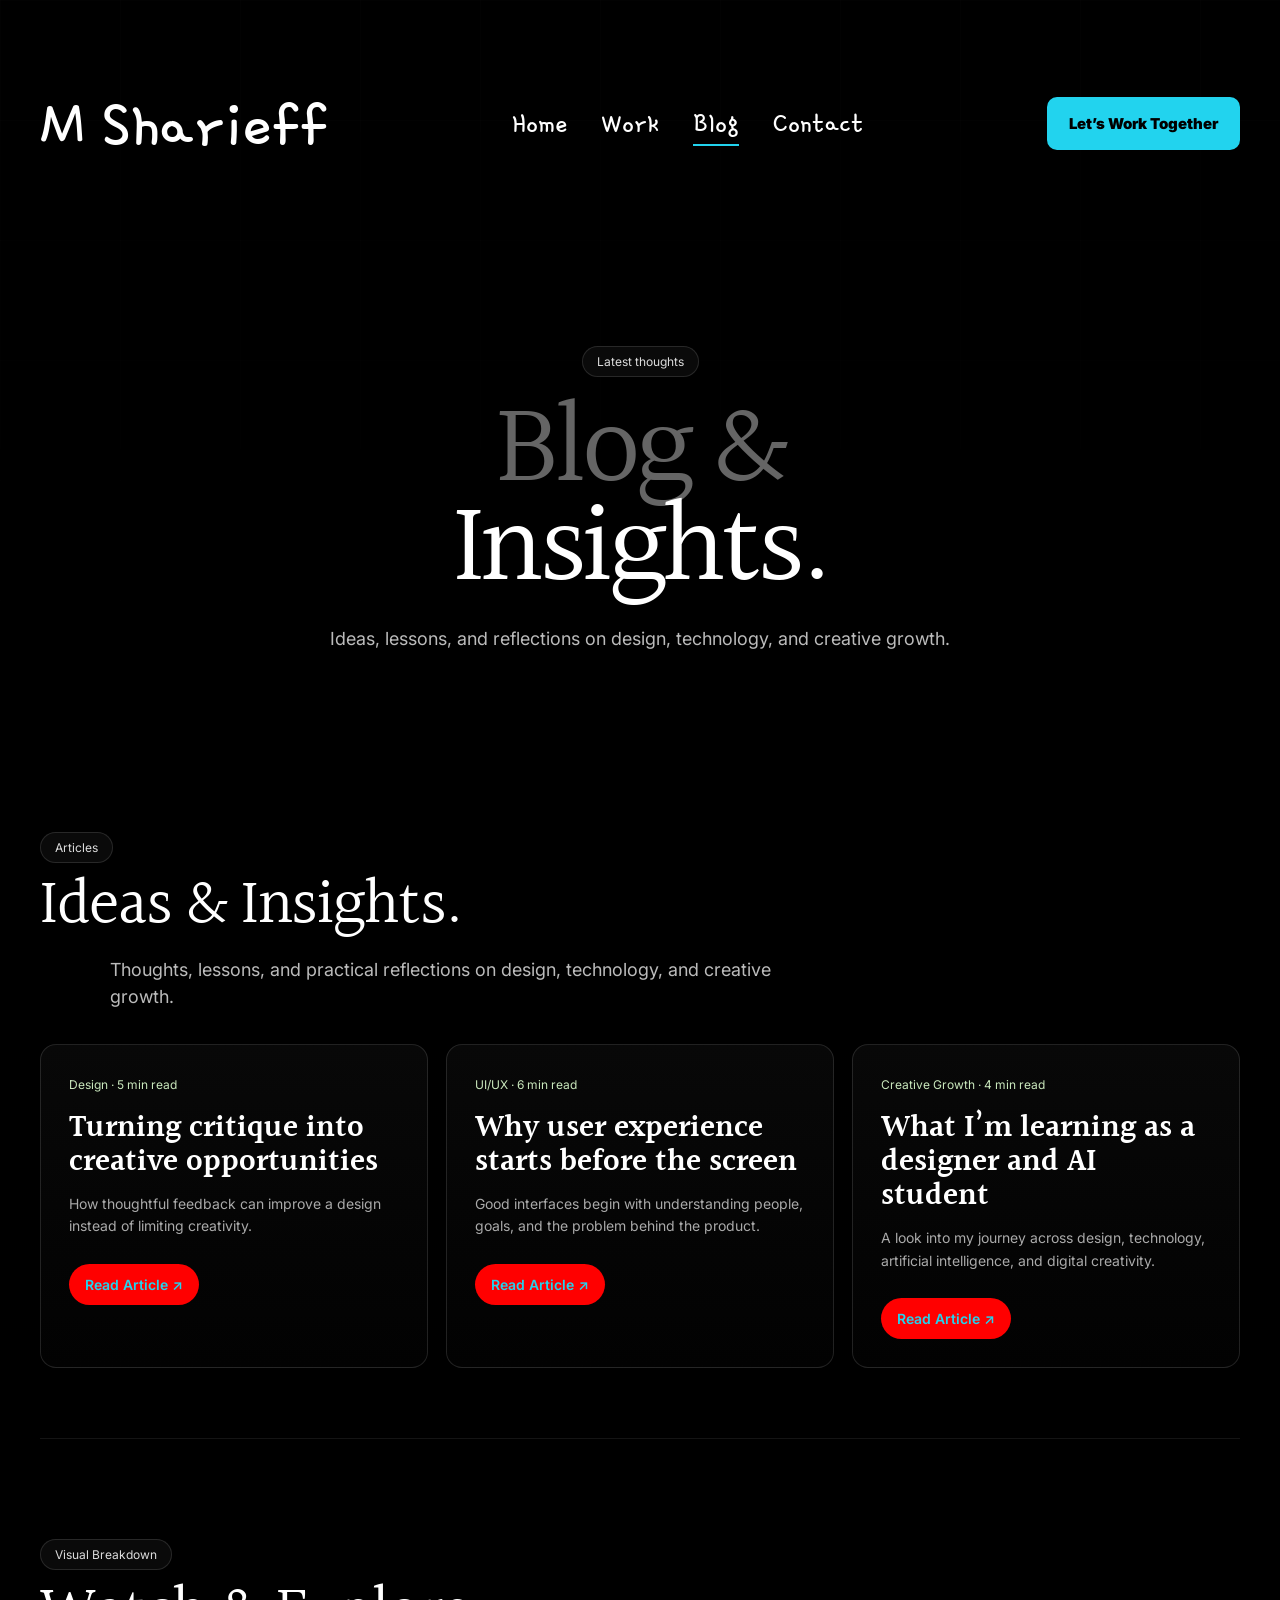
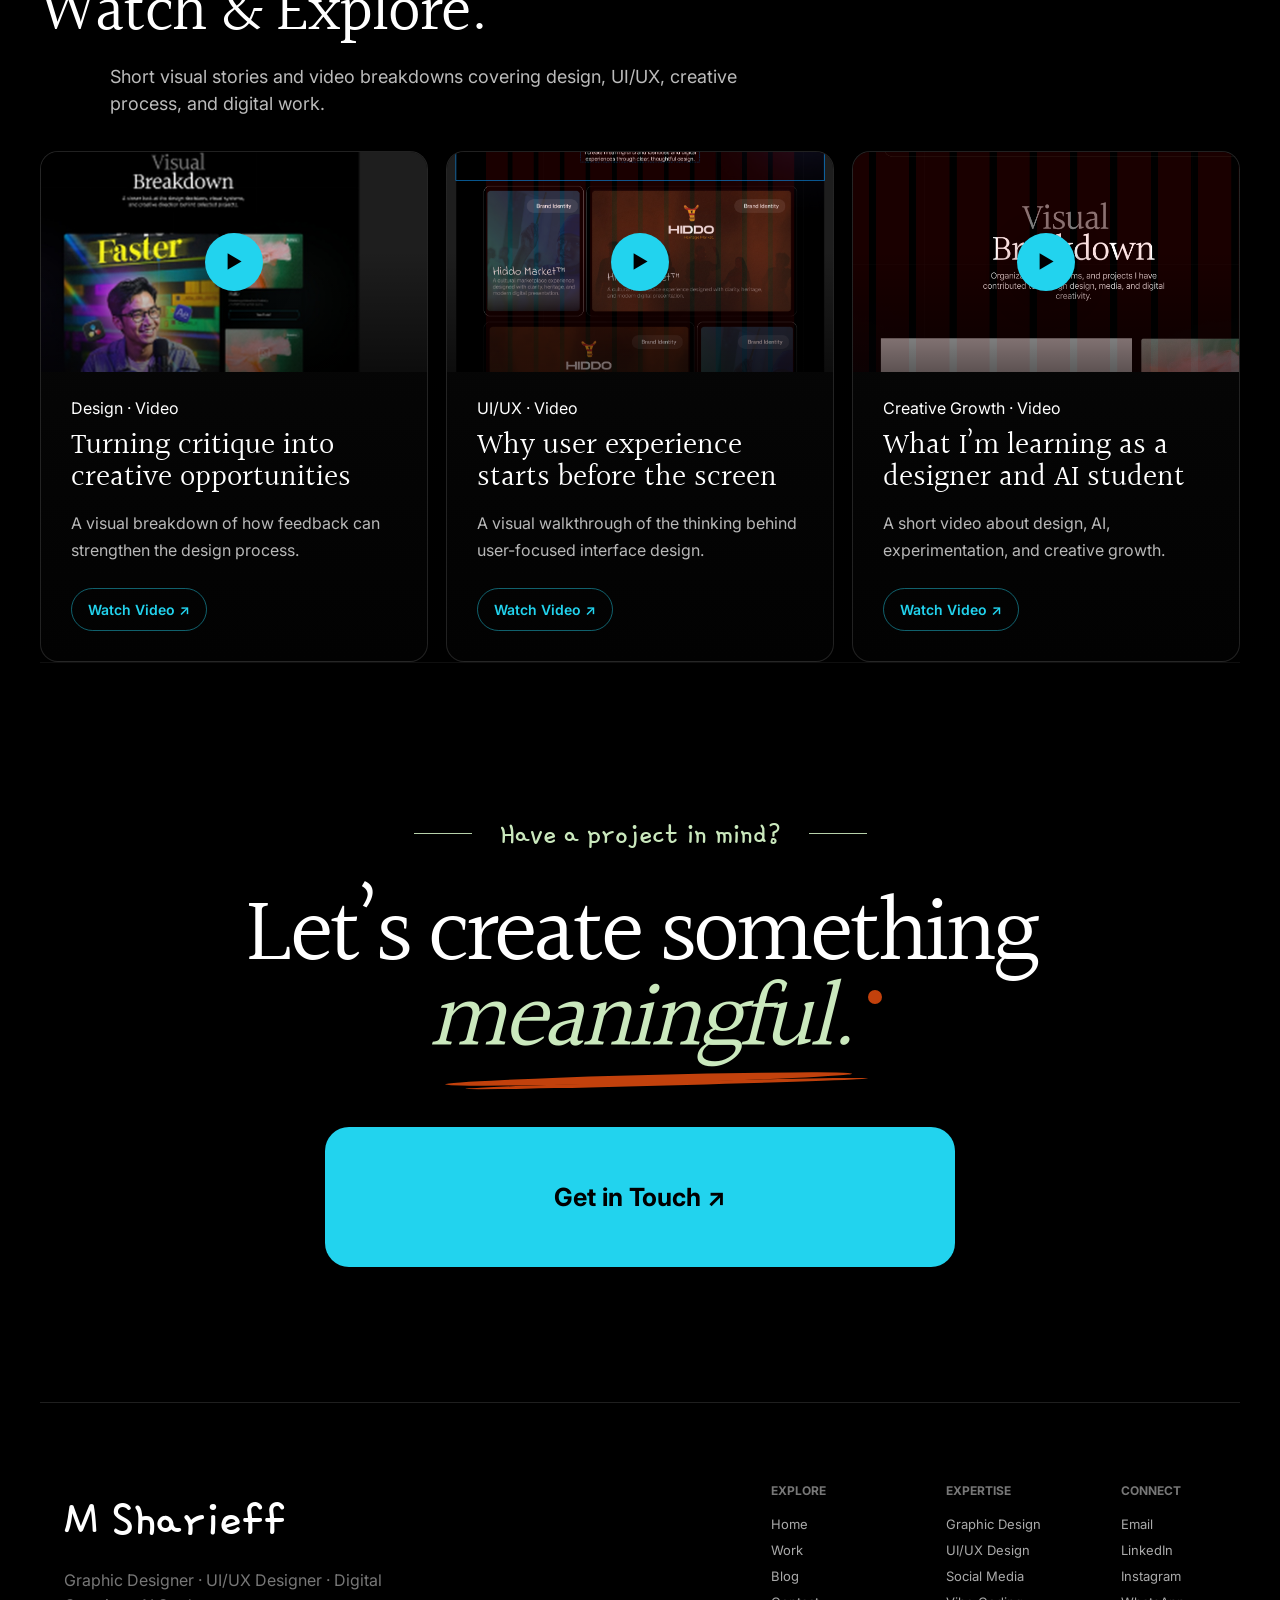
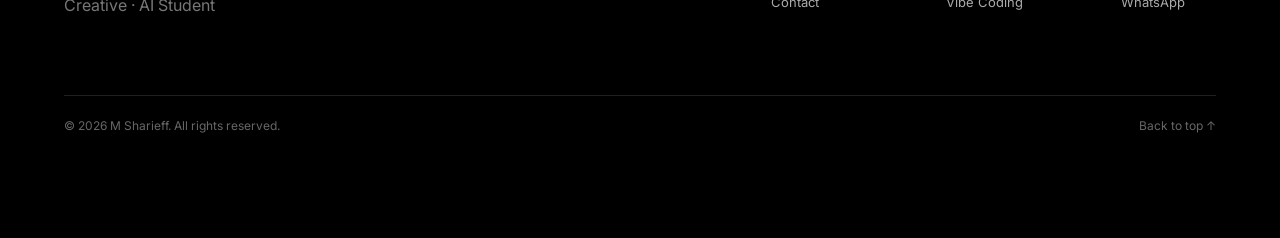
==== commit 12b1698d: "Add files via upload" ====
--- a/blog.html
+++ b/blog.html
@@ -41,7 +41,7 @@
   <div class="video-cards">
   <article class="video-card">
     <a class="video-thumb" href="video.html?post=1" aria-label="Watch Turning critique into creative opportunities">
-      <img src="assets/blog-visual.jpg" alt="Turning critique into creative opportunities thumbnail">
+      <img src="blog-visual.jpg" alt="Turning critique into creative opportunities thumbnail">
       <span class="video-play">▶</span>
     </a>
     <div class="video-card-content">
@@ -53,7 +53,7 @@
   </article>
   <article class="video-card">
     <a class="video-thumb" href="video.html?post=2" aria-label="Watch Why user experience starts before the screen">
-      <img src="assets/Screenshot_2026-08-25_111825.png" alt="Why user experience starts before the screen thumbnail">
+      <img src="Screenshot_2026-08-25_111825.png" alt="Why user experience starts before the screen thumbnail">
       <span class="video-play">▶</span>
     </a>
     <div class="video-card-content">
@@ -65,7 +65,7 @@
   </article>
   <article class="video-card">
     <a class="video-thumb" href="video.html?post=3" aria-label="Watch What I’m learning as a designer and AI student">
-      <img src="assets/Screenshot_2026-08-25_173055.png" alt="What I’m learning as a designer and AI student thumbnail">
+      <img src="Screenshot_2026-08-25_173055.png" alt="What I’m learning as a designer and AI student thumbnail">
       <span class="video-play">▶</span>
     </a>
     <div class="video-card-content">
--- a/styles.css
+++ b/styles.css
@@ -136,7 +136,7 @@
   position: absolute;
   width: min(900px, 78vw);
   height: 1060px;
-  background: url("assets/portrait.jpg") center 20% / contain no-repeat;
+  background: url("portrait.jpg") center 20% / contain no-repeat;
   filter: contrast(1.05);
   opacity: 0.82;
   mix-blend-mode: screen;
@@ -244,7 +244,7 @@
   right: -4%;
   width: 70%;
   height: 114%;
-  background: url("assets/about-photo.jpg") center center / cover no-repeat;
+  background: url("about-photo.jpg") center center / cover no-repeat;
   z-index: -1;
   transform: scale(1.08);
   transform-origin: center right;
@@ -457,24 +457,24 @@
 .project-card:nth-child(1) .visual {
   background-image:
     linear-gradient(180deg, rgba(0, 0, 0, 0.05), rgba(0, 0, 0, 0.72)),
-    url("assets/work-visual.jpg");
+    url("work-visual.jpg");
 }
 .project-card:nth-child(2) .visual {
   background-image:
     linear-gradient(180deg, rgba(0, 0, 0, 0.08), rgba(0, 0, 0, 0.75)),
-    url("assets/work-visual.jpg");
+    url("work-visual.jpg");
   background-position: 70% center;
 }
 .project-card:nth-child(3) .visual {
   background-image:
     linear-gradient(180deg, rgba(0, 0, 0, 0.08), rgba(0, 0, 0, 0.75)),
-    url("assets/work-visual.jpg");
+    url("work-visual.jpg");
   background-position: 35% bottom;
 }
 .project-card:nth-child(4) .visual {
   background-image:
     linear-gradient(180deg, rgba(0, 0, 0, 0.08), rgba(0, 0, 0, 0.75)),
-    url("assets/work-visual.jpg");
+    url("work-visual.jpg");
   background-position: 85% bottom;
 }
 .project-card:hover .visual {
@@ -604,7 +604,7 @@
   min-height: 620px;
   border-radius: 18px;
   overflow: hidden;
-  background: url("assets/blog-visual.jpg") center/cover;
+  background: url("blog-visual.jpg") center/cover;
   position: relative;
 }
 .breakdown-side {
@@ -705,7 +705,7 @@
   border-radius: 22px;
   overflow: hidden;
   border: 1px solid var(--line);
-  background: url("assets/case-study-visual.jpg") center top/cover;
+  background: url("case-study-visual.jpg") center top/cover;
 }
 .case-meta {
   display: flex;
@@ -863,7 +863,7 @@
   .about-bg {
     background:
       linear-gradient(180deg, rgba(0, 0, 0, 0.1), rgba(0, 0, 0, 0.28)),
-      url("assets/about-photo.jpg") center/cover no-repeat;
+      url("about-photo.jpg") center/cover no-repeat;
   
 }
   .about-copy {
@@ -1517,7 +1517,7 @@
   transform: translateX(-50%);
   width: min(610px, 48vw);
   height: 600px;
-  background: url("assets/portrait.jpg") center top / contain no-repeat;
+  background: url("portrait.jpg") center top / contain no-repeat;
   filter: contrast(1.05);
   opacity: 1;
   mix-blend-mode: normal;
@@ -1567,7 +1567,7 @@
   left: 42%;
   background:
     linear-gradient(90deg, rgba(0,0,0,.98) 0%, rgba(0,0,0,.72) 7%, rgba(0,0,0,0) 28%),
-    url("assets/about-photo.jpg") right center / auto 100% no-repeat;
+    url("about-photo.jpg") right center / auto 100% no-repeat;
   opacity: 1;
 
 }
@@ -1609,7 +1609,7 @@
     left: 0;
     background:
       linear-gradient(90deg,#000 0%,rgba(0,0,0,.82) 55%,rgba(0,0,0,.28) 100%),
-      url("assets/about-photo.jpg") center/cover no-repeat;
+      url("about-photo.jpg") center/cover no-repeat;
   
 }
 }
@@ -1643,7 +1643,7 @@
         rgba(0,0,0,.62) 23%,
         rgba(0,0,0,.16) 43%,
         rgba(0,0,0,0) 62%),
-      url("assets/about-photo.jpg") right center / auto 100% no-repeat;
+      url("about-photo.jpg") right center / auto 100% no-repeat;
   
 }
 
@@ -1693,7 +1693,7 @@
         rgba(0,0,0,.48) 43%,
         rgba(0,0,0,.10) 62%,
         rgba(0,0,0,0) 78%),
-      url("assets/about-photo.jpg") 72% center / auto 118% no-repeat;
+      url("about-photo.jpg") 72% center / auto 118% no-repeat;
   
 }
 
@@ -1719,7 +1719,7 @@
     right: 0;
     background:
       linear-gradient(180deg, rgba(0,0,0,.55), rgba(0,0,0,.82)),
-      url("assets/about-photo.jpg") center top / cover no-repeat;
+      url("about-photo.jpg") center top / cover no-repeat;
   
 }
 }
@@ -1797,7 +1797,7 @@
         rgba(0,0,0,.55) 35%,
         rgba(0,0,0,.08) 70%,
         rgba(0,0,0,0) 100%),
-      url("assets/about-photo.jpg") center center / cover no-repeat;
+      url("about-photo.jpg") center center / cover no-repeat;
   
 }
 
